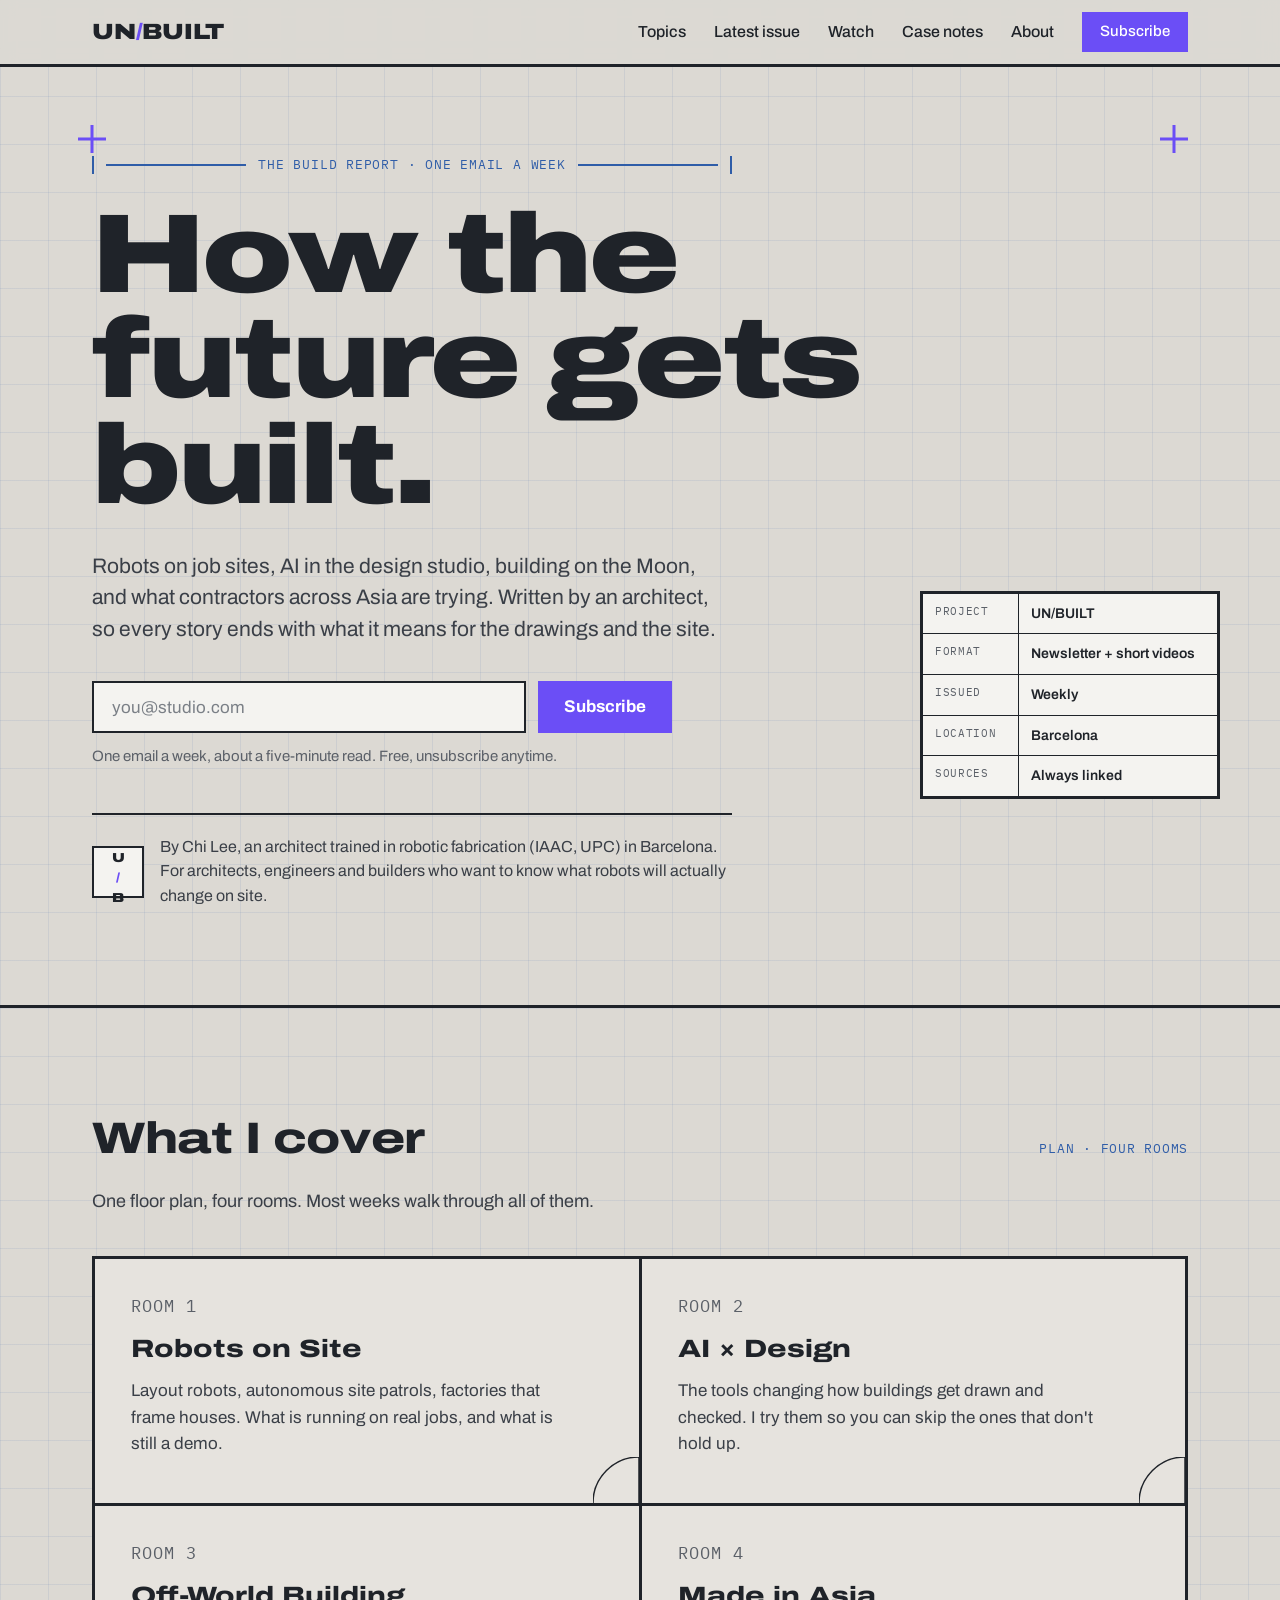
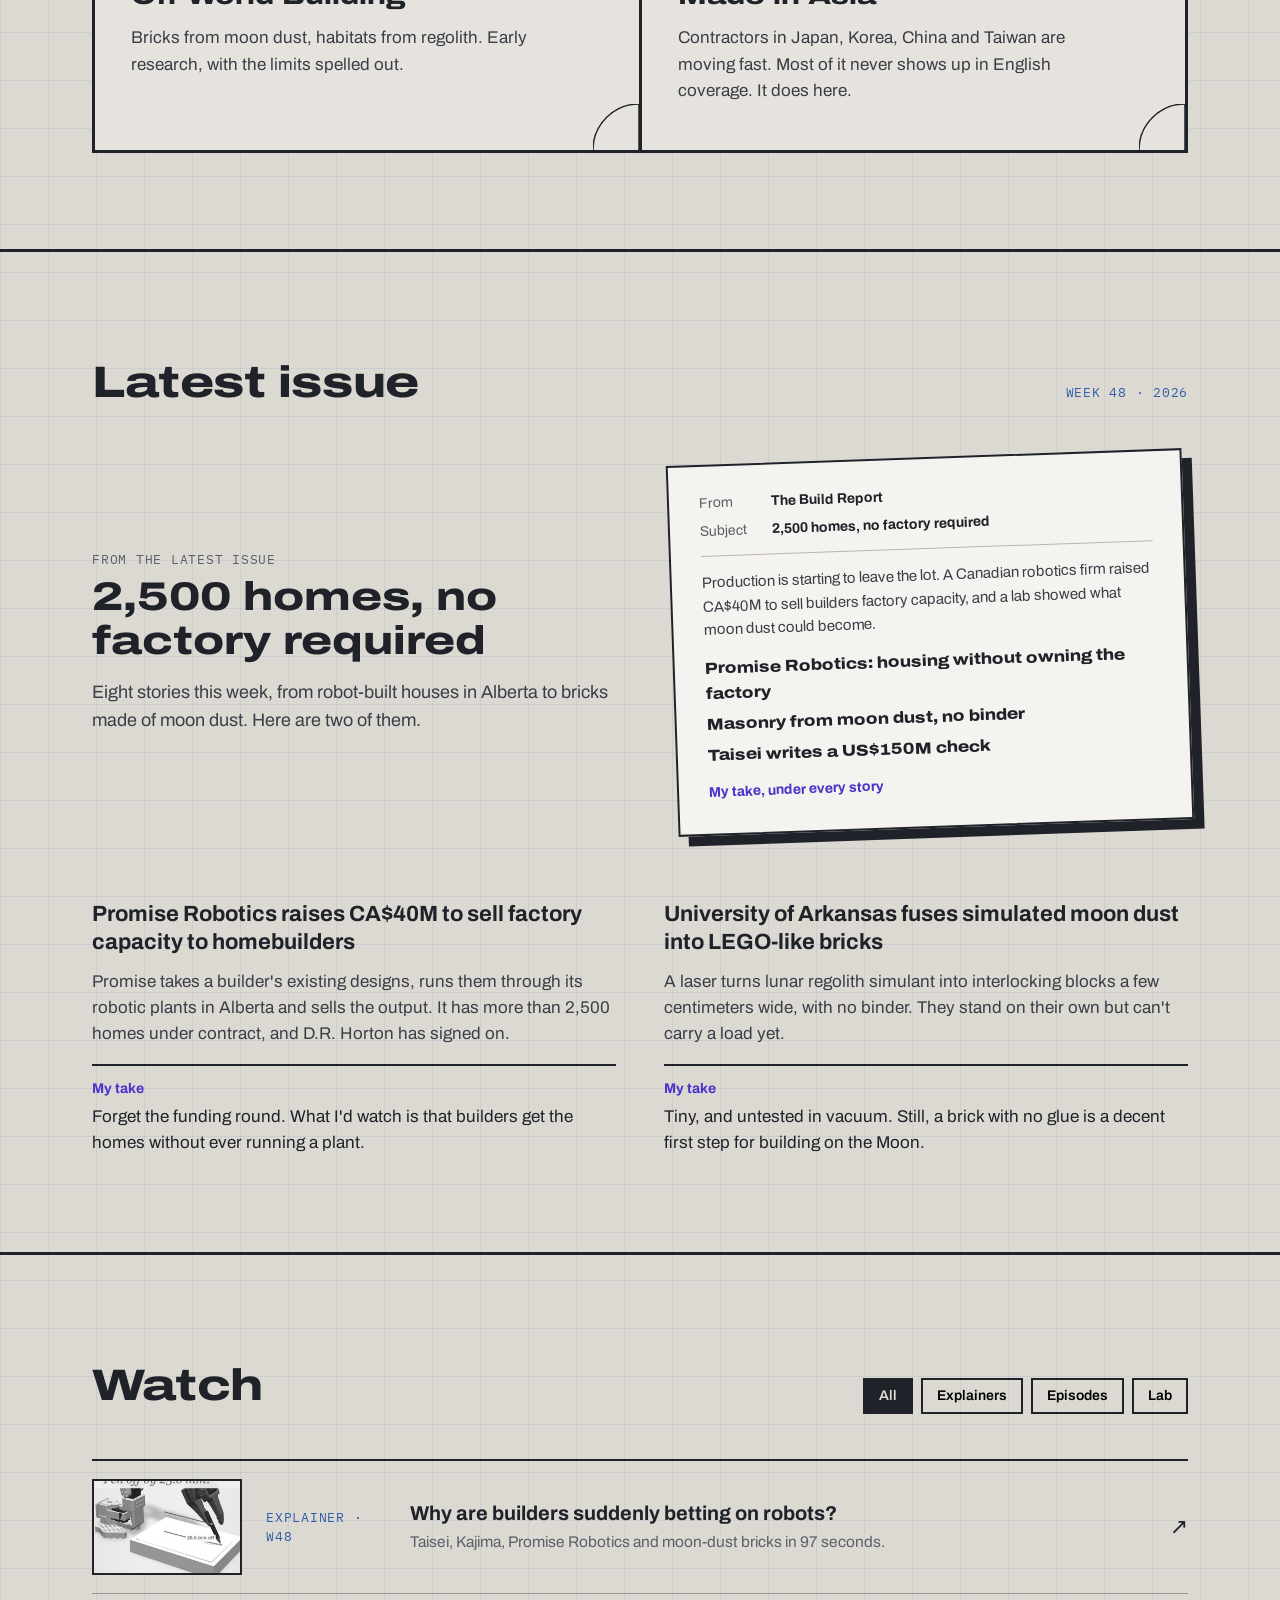
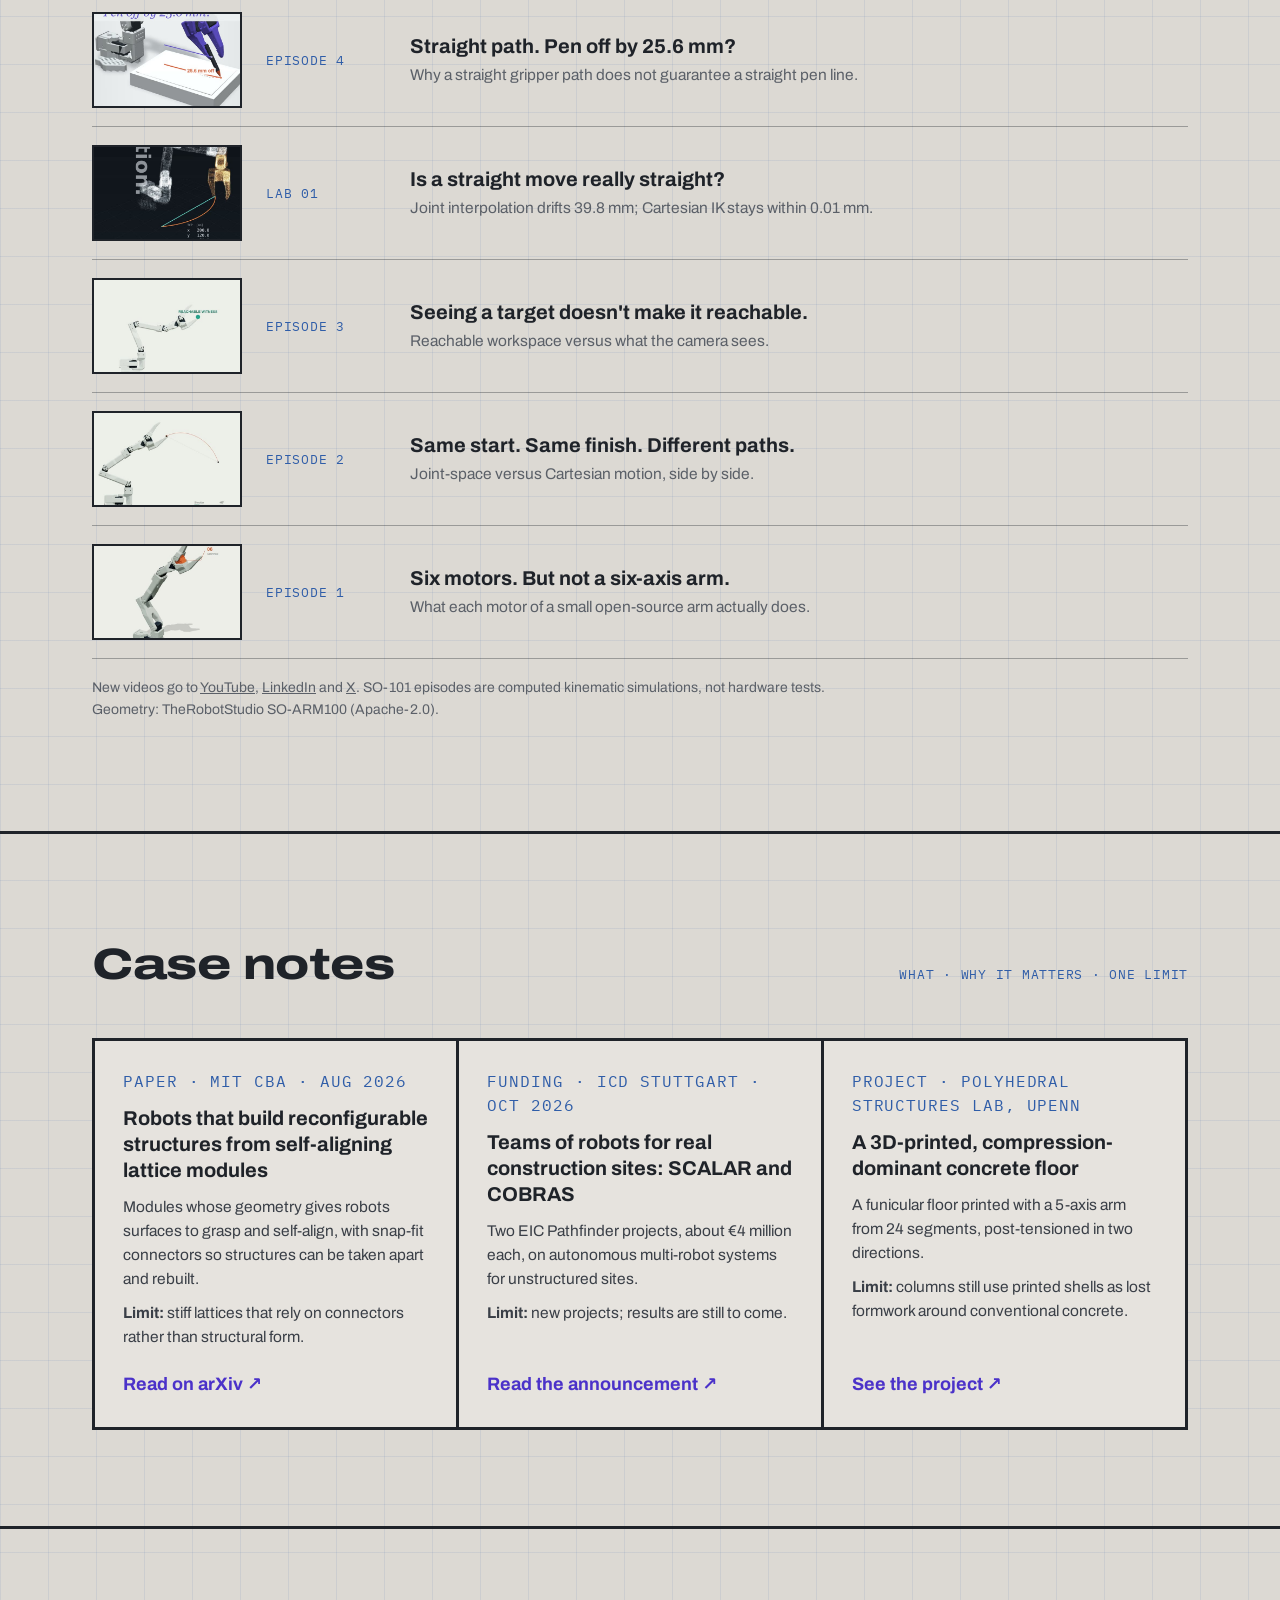
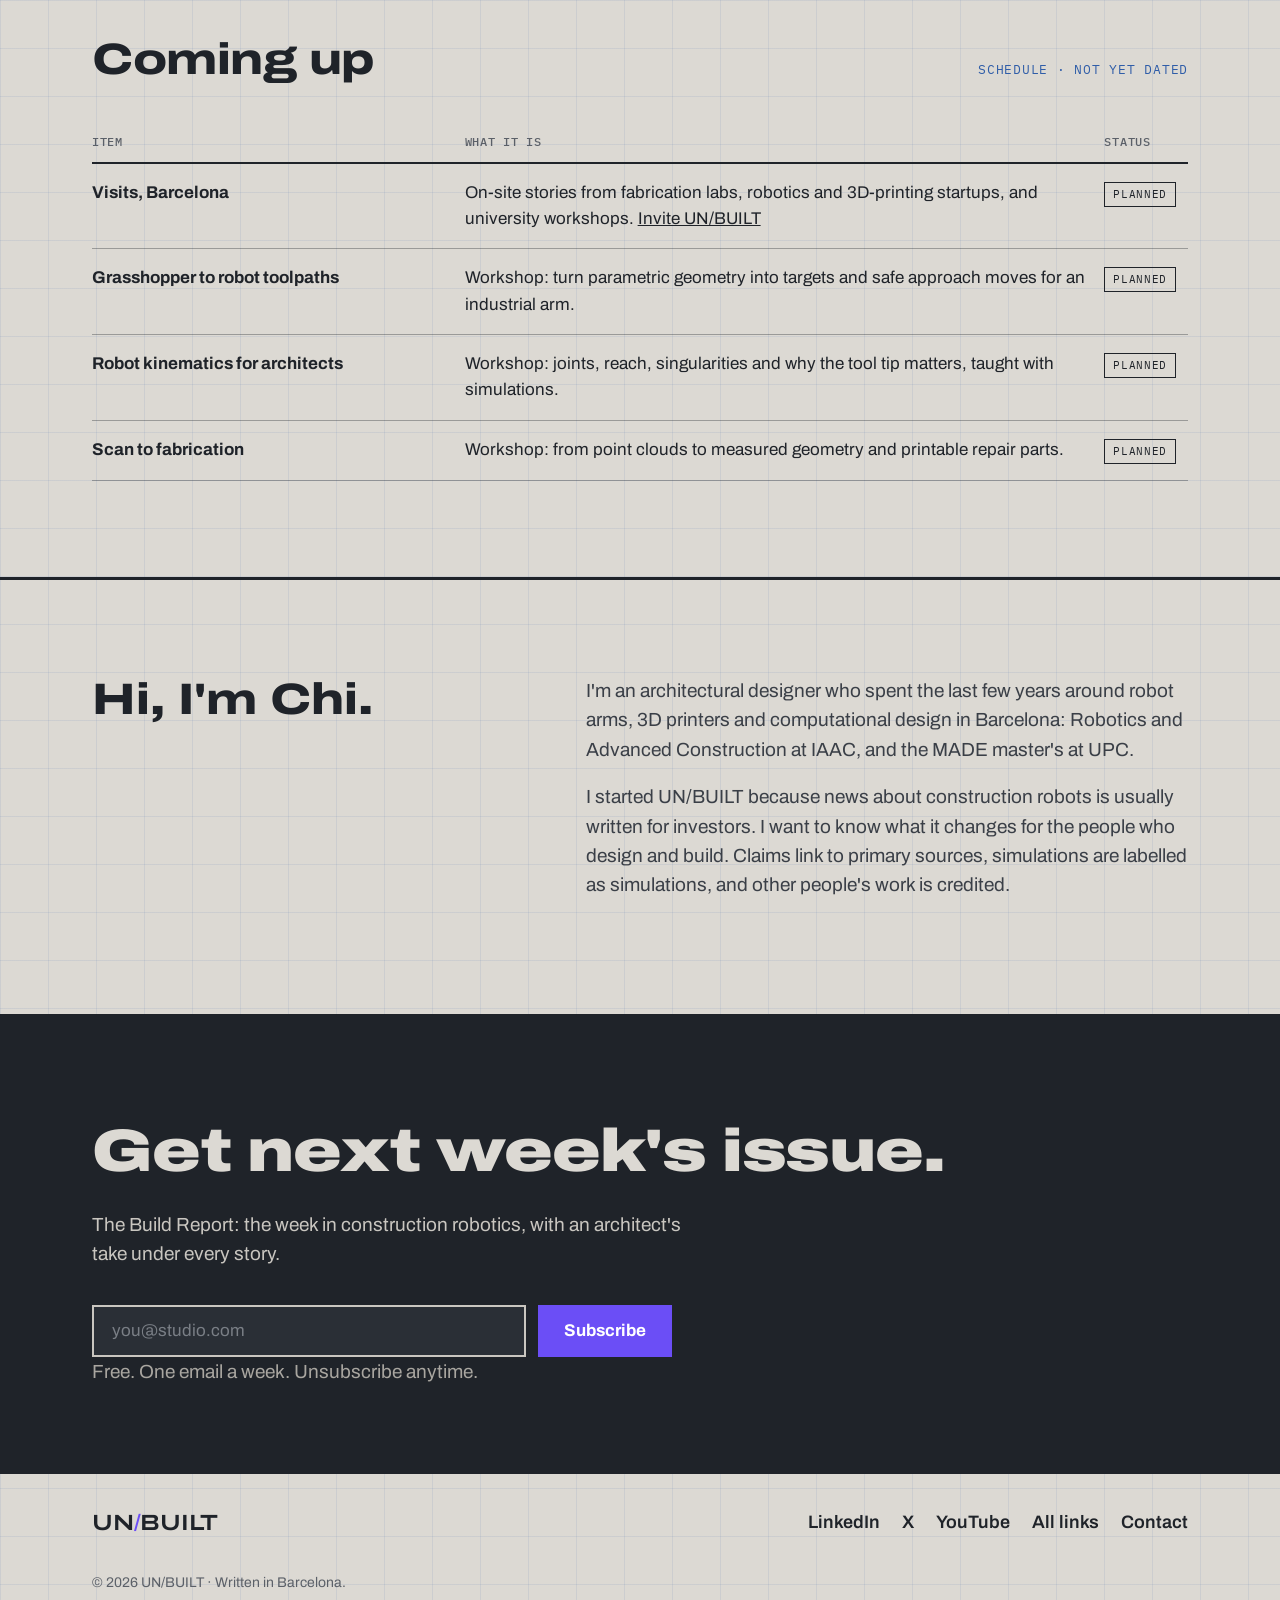
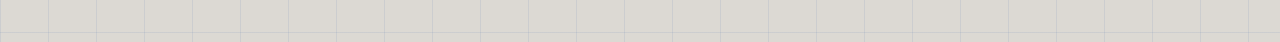
==== v2/index.html @ 9e7cc93e "Add v2 design preview (drawing-sheet direction)" ====
<!doctype html>
<html lang="en">
<head>
<meta charset="utf-8">
<meta name="viewport" content="width=device-width, initial-scale=1">
<title>UN/BUILT — How the future gets built</title>
<meta name="description" content="UN/BUILT and The Build Report: robots on site, AI × design, off-world building and Asia's builders, explained by an architect. Sourced stories, no hype.">
<meta property="og:title" content="UN/BUILT — How the future gets built">
<meta property="og:description" content="Robots on site, AI × design, off-world building and Asia's builders, explained by an architect.">
<meta property="og:image" content="https://leeeeeeeeeerichileeeeeeeeee.github.io/unbuilt/img/ep04.jpg">
<meta name="robots" content="noindex">
<link rel="icon" href="data:image/svg+xml,%3Csvg xmlns='http://www.w3.org/2000/svg' viewBox='0 0 64 64'%3E%3Crect width='64' height='64' fill='%231F2329'/%3E%3Cpath d='M38 10 L26 54' stroke='%236B4EF6' stroke-width='7'/%3E%3C/svg%3E">
<link rel="preconnect" href="https://fonts.googleapis.com">
<link rel="preconnect" href="https://fonts.gstatic.com" crossorigin>
<link href="https://fonts.googleapis.com/css2?family=Archivo:wdth,wght@62..125,400..900&family=IBM+Plex+Mono:wght@400;500&display=swap" rel="stylesheet">
<style>
:root{
  --paper:#DCD9D3; --paper-2:#E6E3DE; --card:#F4F3F0; --ink:#1F2329; --ink-2:#3A3F47; --mute:#5B6068;
  --blue:#2F5DA8; --accent:#6B4EF6; --accent-ink:#4B32C9; --line:3px;
  --mono:'IBM Plex Mono',ui-monospace,monospace;
}
*{box-sizing:border-box}
html{scroll-behavior:smooth;scroll-padding-top:72px}
body{margin:0;background:var(--paper);color:var(--ink);font-family:'Archivo',system-ui,sans-serif;font-size:18px;line-height:1.55;-webkit-font-smoothing:antialiased}
a{color:inherit}
img,video{display:block;max-width:100%}
.grid-bg{background-image:linear-gradient(rgba(47,93,168,.09) 1px,transparent 1px),linear-gradient(90deg,rgba(47,93,168,.09) 1px,transparent 1px);background-size:48px 48px}
.wrap{max-width:1160px;margin:0 auto;padding:0 32px}
.wide{font-stretch:125%}
.mono{font-family:var(--mono);font-size:12.5px;letter-spacing:.06em;text-transform:uppercase}
.sr{position:absolute;width:1px;height:1px;overflow:hidden;clip:rect(0 0 0 0);white-space:nowrap}
:focus-visible{outline:3px solid var(--blue);outline-offset:3px}

/* nav */
.nav{position:sticky;top:0;z-index:20;background:rgba(220,217,211,.92);backdrop-filter:blur(8px);border-bottom:var(--line) solid var(--ink)}
.nav .wrap{display:flex;align-items:center;justify-content:space-between;height:64px;gap:24px}
.logo{font-weight:900;font-size:22px;letter-spacing:-.01em;text-decoration:none;font-stretch:125%}
.logo span{color:var(--accent)}
.nav ul{display:flex;gap:28px;list-style:none;margin:0;padding:0;align-items:center}
.nav ul a{text-decoration:none;font-size:16px;font-weight:500}
.nav ul a:hover{color:var(--accent-ink)}
.btn{display:inline-flex;align-items:center;justify-content:center;height:52px;padding:0 26px;border:0;border-radius:0;background:var(--accent);color:#fff;font:inherit;font-weight:700;font-size:17px;cursor:pointer;text-decoration:none;transition:background .15s,transform .15s}
.btn:hover{background:var(--accent-ink)}
.btn:active{transform:translateY(1px)}
.btn.sm{height:40px;padding:0 18px;font-size:15px}
.menu{display:none;background:none;border:2px solid var(--ink);height:40px;padding:0 14px;font:inherit;font-weight:600;cursor:pointer}

/* hero */
.hero{position:relative;padding:88px 0 96px}
.cross{position:absolute;width:28px;height:28px}
.cross path{stroke:var(--accent);stroke-width:3}
.dim{display:flex;align-items:center;gap:12px;max-width:640px;margin-bottom:28px;color:var(--blue)}
.dim i{display:block;background:var(--blue)}
.dim .t{width:2px;height:18px}.dim .l{flex:1;height:2px}
.dim span{font-family:var(--mono);font-size:13px;letter-spacing:.06em;text-transform:uppercase;white-space:nowrap}
h1{margin:0;font-size:clamp(52px,9vw,112px);line-height:.94;font-weight:900;letter-spacing:-.025em;font-stretch:125%;max-width:1000px}
.lead{margin:32px 0 0;font-size:21px;line-height:1.5;max-width:640px;color:var(--ink-2)}
.signup{display:flex;flex-wrap:wrap;gap:12px;max-width:580px;margin-top:36px}
.signup input{flex:1 1 260px;min-width:0;height:52px;border:2px solid var(--ink);background:var(--card);padding:0 18px;font:inherit;font-size:17px;color:var(--ink);border-radius:0}
.signup input::placeholder{color:#7A7F86}
.note{margin:12px 0 0;font-size:15px;color:var(--mute)}
.byline{display:flex;gap:16px;align-items:center;margin-top:44px;padding-top:20px;border-top:2px solid var(--ink);max-width:640px}
.byline .stamp{flex:0 0 52px;height:52px;border:2px solid var(--ink);display:grid;place-items:center;font-weight:900;font-size:13px;font-stretch:125%;background:var(--card)}
.byline .stamp span{color:var(--accent)}
.byline p{margin:0;font-size:16px;color:var(--ink-2)}

/* title block (drawing-sheet style) */
.titleblock{position:absolute;right:0;bottom:96px;width:300px;border:var(--line) solid var(--ink);background:var(--card);font-size:14px}
.titleblock div{display:grid;grid-template-columns:96px 1fr;border-bottom:1px solid var(--ink)}
.titleblock div:last-child{border-bottom:0}
.titleblock dt,.titleblock dd{margin:0;padding:9px 12px}
.titleblock dt{font-family:var(--mono);font-size:11px;letter-spacing:.06em;text-transform:uppercase;color:var(--mute);border-right:1px solid var(--ink)}
.titleblock dd{font-weight:600}

/* sections */
section.block{padding:96px 0;border-top:var(--line) solid var(--ink)}
.sheet{display:flex;justify-content:space-between;align-items:baseline;gap:16px;margin-bottom:40px;flex-wrap:wrap}
.sheet h2{margin:0;font-size:clamp(32px,4vw,44px);font-weight:800;letter-spacing:-.01em;font-stretch:125%}
.sheet .mono{color:var(--blue)}
.sub{margin:-24px 0 40px;font-size:18px;color:var(--ink-2);max-width:620px}

/* rooms = floor plan */
.rooms{display:grid;grid-template-columns:repeat(2,minmax(0,1fr));border-top:var(--line) solid var(--ink);border-left:var(--line) solid var(--ink);background:var(--paper-2)}
.room{position:relative;border-right:var(--line) solid var(--ink);border-bottom:var(--line) solid var(--ink);padding:34px 36px 46px;min-height:210px;transition:background .2s}
.room:hover{background:var(--card)}
.room .door{position:absolute;right:0;bottom:0}
.room .tag{color:var(--mute);margin-bottom:10px}
.room h3{margin:0 0 10px;font-size:25px;font-weight:800;font-stretch:125%}
.room p{margin:0;font-size:17px;color:var(--ink-2);max-width:430px}

/* latest issue */
.issue{display:grid;grid-template-columns:1fr 1fr;gap:64px;align-items:center;margin-bottom:72px}
.issue h3{margin:6px 0 16px;font-size:clamp(28px,3.4vw,40px);line-height:1.1;font-weight:800;font-stretch:125%}
.mock{background:var(--card);border:2px solid var(--ink);box-shadow:10px 10px 0 var(--ink);transform:rotate(-2deg);padding:26px 30px 30px;transition:transform .3s}
.mock:hover{transform:rotate(0)}
.mock .hd{display:grid;grid-template-columns:72px 1fr;row-gap:6px;font-size:14px;color:var(--mute);padding-bottom:14px;border-bottom:1px solid #B8B4AD}
.mock .hd b{color:var(--ink)}
.mock p{font-size:15px;color:var(--ink-2)}
.mock h4{margin:0 0 6px;font-size:16px;font-weight:800;font-stretch:115%}
.mock .take{color:var(--accent-ink);font-weight:700;font-size:14px;margin:14px 0 0}
.stories{display:grid;grid-template-columns:1fr 1fr;gap:48px}
.story h4{margin:0 0 12px;font-size:22px;line-height:1.3;font-weight:700}
.story p{margin:0 0 16px;color:var(--ink-2);font-size:17px}
.story .my{padding-top:12px;border-top:2px solid var(--ink)}
.story .my b{display:block;color:var(--accent-ink);font-size:14px;margin-bottom:4px}
.story .my p{color:var(--ink);margin:0}

/* index list (watch + notes) */
.index{border-top:2px solid var(--ink)}
.row{display:grid;grid-template-columns:150px 120px 1fr 32px;gap:24px;align-items:center;padding:18px 0;border-bottom:1px solid rgba(31,35,41,.35);text-decoration:none;transition:background .15s,padding .15s}
a.row:hover{background:var(--card);padding-left:12px;padding-right:12px}
.row img{width:150px;height:96px;object-fit:cover;border:2px solid var(--ink);background:var(--card)}
.row .kind{color:var(--blue)}
.row h4{margin:0 0 4px;font-size:20px;font-weight:700;line-height:1.3}
.row p{margin:0;font-size:15.5px;color:var(--mute)}
.row .arr{font-size:22px;text-align:right}
.row.soon{opacity:.75}
.fine{font-size:14px;color:var(--mute);margin-top:18px;max-width:760px}
.filters{display:flex;gap:8px;flex-wrap:wrap}
.filters button{height:36px;padding:0 14px;border:2px solid var(--ink);background:transparent;font:inherit;font-size:14px;font-weight:600;cursor:pointer;border-radius:0}
.filters button[aria-pressed="true"]{background:var(--ink);color:var(--paper)}
.hide{display:none}

/* notes */
.notes{display:grid;grid-template-columns:repeat(3,minmax(0,1fr));gap:0;border-top:var(--line) solid var(--ink);border-left:var(--line) solid var(--ink)}
.n{border-right:var(--line) solid var(--ink);border-bottom:var(--line) solid var(--ink);padding:28px;display:flex;flex-direction:column;background:var(--paper-2)}
.n .meta{color:var(--blue);margin-bottom:12px}
.n h4{margin:0 0 12px;font-size:20px;line-height:1.3;font-weight:700}
.n p{margin:0 0 10px;font-size:15.5px;color:var(--ink-2)}
.n a{margin-top:auto;padding-top:12px;font-weight:700;text-decoration:none;color:var(--accent-ink)}
.n a:hover{text-decoration:underline}

/* schedule */
.sched{width:100%;border-collapse:collapse;font-size:17px}
.sched th{text-align:left;font-family:var(--mono);font-size:12px;letter-spacing:.06em;text-transform:uppercase;color:var(--mute);font-weight:500;padding:0 0 10px;border-bottom:2px solid var(--ink)}
.sched td{padding:16px 12px 16px 0;border-bottom:1px solid rgba(31,35,41,.35);vertical-align:top}
.sched td:first-child{font-weight:700;width:34%}
.badge{display:inline-block;font-family:var(--mono);font-size:11px;letter-spacing:.06em;text-transform:uppercase;border:1.5px solid var(--ink);padding:3px 8px}

/* about + join */
.about{display:grid;grid-template-columns:1fr 1.4fr;gap:64px;align-items:start}
.about h2{margin:0;font-size:clamp(32px,4vw,44px);line-height:1.08;font-weight:800;font-stretch:125%}
.about p{margin:0 0 18px;font-size:19px;color:var(--ink-2)}
.join{background:var(--ink);color:var(--paper);padding:88px 0;border-top:var(--line) solid var(--ink)}
.join h2{margin:0 0 12px;font-size:clamp(36px,5vw,60px);font-weight:900;letter-spacing:-.02em;font-stretch:125%}
.join p{margin:0;color:#C9C6C0;font-size:19px;max-width:620px}
.join .signup input{background:#2A2F36;border-color:#C9C6C0;color:#fff}
.join .note{color:#A9A6A0}
.foot{padding:32px 0 48px}
.foot .wrap{display:flex;justify-content:space-between;gap:24px;flex-wrap:wrap;align-items:center}
.foot nav{display:flex;gap:22px;flex-wrap:wrap}
.foot a{text-decoration:none;font-weight:600}
.foot a:hover{color:var(--accent-ink)}

@media (max-width:980px){.titleblock{position:static;margin-top:48px;width:100%;max-width:420px}.notes{grid-template-columns:1fr}}
@media (max-width:760px){
  body{font-size:17px}.wrap{padding:0 20px}
  .nav ul{display:none;position:absolute;top:64px;left:0;right:0;flex-direction:column;align-items:flex-start;gap:0;background:var(--paper);border-bottom:var(--line) solid var(--ink);padding:8px 20px 16px}
  .nav ul.open{display:flex}.nav ul li{width:100%}.nav ul a{display:block;padding:12px 0;font-size:18px}
  .menu{display:inline-block}
  .hero{padding:56px 0 64px}.cross{display:none}
  .rooms,.issue,.stories,.about{grid-template-columns:1fr}.issue{gap:40px}.mock{transform:none}
  .row{grid-template-columns:96px 1fr;gap:14px}.row img{width:96px;height:72px}.row .kind{grid-column:2;order:-1;margin-bottom:-10px}.row .arr{display:none}
  section.block{padding:64px 0}
  .sched td:first-child{width:auto}
}
@media (prefers-reduced-motion:no-preference){.cross{animation:pop .9s ease-out both}@keyframes pop{from{opacity:0;transform:scale(.5)}to{opacity:1;transform:none}}}
</style>
</head>
<body class="grid-bg">

<header class="nav">
  <div class="wrap">
    <a class="logo" href="#top" aria-label="UN/BUILT home">UN<span>/</span>BUILT</a>
    <button class="menu" aria-expanded="false" aria-controls="navlist">Menu</button>
    <ul id="navlist">
      <li><a href="#cover">Topics</a></li>
      <li><a href="#latest">Latest issue</a></li>
      <li><a href="#watch">Watch</a></li>
      <li><a href="#notes">Case notes</a></li>
      <li><a href="#about">About</a></li>
      <li><a class="btn sm" href="#join">Subscribe</a></li>
    </ul>
  </div>
</header>

<main id="top">
<section class="hero">
  <div class="wrap" style="position:relative">
    <svg class="cross" aria-hidden="true" viewBox="0 0 28 28" style="left:18px;top:-30px"><path d="M14 0v28M0 14h28"/></svg>
    <svg class="cross" aria-hidden="true" viewBox="0 0 28 28" style="right:32px;top:-30px"><path d="M14 0v28M0 14h28"/></svg>
    <div class="dim" aria-hidden="true"><i class="t"></i><i class="l"></i><span>The Build Report · one email a week</span><i class="l"></i><i class="t"></i></div>
    <h1>How the future gets built.</h1>
    <p class="lead">Robots on job sites, AI in the design studio, building on the Moon, and what contractors across Asia are trying. Written by an architect, so every story ends with what it means for the drawings and the site.</p>
    <form class="signup" action="https://rs-newsletter-a33182.beehiiv.com/subscribe" method="get">
      <label class="sr" for="em-top">Email address</label>
      <input id="em-top" type="email" name="email" placeholder="you@studio.com" autocomplete="email" required>
      <button class="btn" type="submit">Subscribe</button>
    </form>
    <p class="note">One email a week, about a five-minute read. Free, unsubscribe anytime.</p>
    <div class="byline">
      <div class="stamp" aria-hidden="true">U<span>/</span>B</div>
      <p>By Chi Lee, an architect trained in robotic fabrication (IAAC, UPC) in Barcelona. For architects, engineers and builders who want to know what robots will actually change on site.</p>
    </div>
    <dl class="titleblock" aria-label="Project details">
      <div><dt>Project</dt><dd>UN/BUILT</dd></div>
      <div><dt>Format</dt><dd>Newsletter + short videos</dd></div>
      <div><dt>Issued</dt><dd>Weekly</dd></div>
      <div><dt>Location</dt><dd>Barcelona</dd></div>
      <div><dt>Sources</dt><dd>Always linked</dd></div>
    </dl>
  </div>
</section>

<section id="cover" class="block">
  <div class="wrap">
    <div class="sheet"><h2>What I cover</h2><span class="mono">Plan · four rooms</span></div>
    <p class="sub">One floor plan, four rooms. Most weeks walk through all of them.</p>
    <div class="rooms">
      <div class="room"><svg class="door" aria-hidden="true" width="46" height="46" viewBox="0 0 46 46"><path d="M46 0A46 46 0 0 0 0 46" fill="none" stroke="#1F2329" stroke-width="1.5"/><path d="M46 0V46" stroke="#1F2329" stroke-width="1.5"/></svg><p class="mono tag">Room 1</p><h3>Robots on Site</h3><p>Layout robots, autonomous site patrols, factories that frame houses. What is running on real jobs, and what is still a demo.</p></div>
      <div class="room"><svg class="door" aria-hidden="true" width="46" height="46" viewBox="0 0 46 46"><path d="M46 0A46 46 0 0 0 0 46" fill="none" stroke="#1F2329" stroke-width="1.5"/><path d="M46 0V46" stroke="#1F2329" stroke-width="1.5"/></svg><p class="mono tag">Room 2</p><h3>AI × Design</h3><p>The tools changing how buildings get drawn and checked. I try them so you can skip the ones that don't hold up.</p></div>
      <div class="room"><svg class="door" aria-hidden="true" width="46" height="46" viewBox="0 0 46 46"><path d="M46 0A46 46 0 0 0 0 46" fill="none" stroke="#1F2329" stroke-width="1.5"/><path d="M46 0V46" stroke="#1F2329" stroke-width="1.5"/></svg><p class="mono tag">Room 3</p><h3>Off-World Building</h3><p>Bricks from moon dust, habitats from regolith. Early research, with the limits spelled out.</p></div>
      <div class="room"><svg class="door" aria-hidden="true" width="46" height="46" viewBox="0 0 46 46"><path d="M46 0A46 46 0 0 0 0 46" fill="none" stroke="#1F2329" stroke-width="1.5"/><path d="M46 0V46" stroke="#1F2329" stroke-width="1.5"/></svg><p class="mono tag">Room 4</p><h3>Made in Asia</h3><p>Contractors in Japan, Korea, China and Taiwan are moving fast. Most of it never shows up in English coverage. It does here.</p></div>
    </div>
  </div>
</section>

<section id="latest" class="block">
  <div class="wrap">
    <div class="sheet"><h2>Latest issue</h2><span class="mono">Week 48 · 2026</span></div>
    <div class="issue">
      <div>
        <p class="mono" style="color:var(--mute);margin:0">From the latest issue</p>
        <h3>2,500 homes, no factory required</h3>
        <p style="margin:0;color:var(--ink-2)">Eight stories this week, from robot-built houses in Alberta to bricks made of moon dust. Here are two of them.</p>
      </div>
      <div class="mock" role="img" aria-label="Preview of the week 48 email">
        <div class="hd"><span>From</span><b>The Build Report</b><span>Subject</span><b>2,500 homes, no factory required</b></div>
        <p>Production is starting to leave the lot. A Canadian robotics firm raised CA$40M to sell builders factory capacity, and a lab showed what moon dust could become.</p>
        <h4>Promise Robotics: housing without owning the factory</h4>
        <h4>Masonry from moon dust, no binder</h4>
        <h4>Taisei writes a US$150M check</h4>
        <p class="take">My take, under every story</p>
      </div>
    </div>
    <div class="stories">
      <article class="story">
        <h4>Promise Robotics raises CA$40M to sell factory capacity to homebuilders</h4>
        <p>Promise takes a builder's existing designs, runs them through its robotic plants in Alberta and sells the output. It has more than 2,500 homes under contract, and D.R. Horton has signed on.</p>
        <div class="my"><b>My take</b><p>Forget the funding round. What I'd watch is that builders get the homes without ever running a plant.</p></div>
      </article>
      <article class="story">
        <h4>University of Arkansas fuses simulated moon dust into LEGO-like bricks</h4>
        <p>A laser turns lunar regolith simulant into interlocking blocks a few centimeters wide, with no binder. They stand on their own but can't carry a load yet.</p>
        <div class="my"><b>My take</b><p>Tiny, and untested in vacuum. Still, a brick with no glue is a decent first step for building on the Moon.</p></div>
      </article>
    </div>
  </div>
</section>

<section id="watch" class="block">
  <div class="wrap">
    <div class="sheet"><h2>Watch</h2>
      <div class="filters" role="group" aria-label="Filter videos">
        <button aria-pressed="true" data-f="all">All</button><button aria-pressed="false" data-f="ex">Explainers</button><button aria-pressed="false" data-f="ep">Episodes</button><button aria-pressed="false" data-f="lab">Lab</button>
      </div>
    </div>
    <div class="index">
      <a class="row" data-k="ex" href="https://x.com/leeeecu/status/2124919397554811385" target="_blank" rel="noopener"><img src="../img/ep04.jpg" alt="" loading="lazy" style="filter:grayscale(1)"><span class="mono kind">Explainer · W48</span><div><h4>Why are builders suddenly betting on robots?</h4><p>Taisei, Kajima, Promise Robotics and moon-dust bricks in 97 seconds.</p></div><span class="arr" aria-hidden="true">↗</span></a>
      <div class="row" data-k="ep"><img src="../img/ep04.jpg" alt="Ep 4 cover: robot arm holding a pen above a board" loading="lazy"><span class="mono kind">Episode 4</span><div><h4>Straight path. Pen off by 25.6 mm?</h4><p>Why a straight gripper path does not guarantee a straight pen line.</p></div><span></span></div>
      <div class="row" data-k="lab"><img src="../img/lab01.jpg" alt="LAB/01: point-cloud arm with two paths" loading="lazy"><span class="mono kind">Lab 01</span><div><h4>Is a straight move really straight?</h4><p>Joint interpolation drifts 39.8 mm; Cartesian IK stays within 0.01 mm.</p></div><span></span></div>
      <div class="row" data-k="ep"><img src="../img/ep03.jpg" alt="Ep 3: arm reaching a target point" loading="lazy"><span class="mono kind">Episode 3</span><div><h4>Seeing a target doesn't make it reachable.</h4><p>Reachable workspace versus what the camera sees.</p></div><span></span></div>
      <div class="row" data-k="ep"><img src="../img/ep02.jpg" alt="Ep 2: two gripper paths compared" loading="lazy"><span class="mono kind">Episode 2</span><div><h4>Same start. Same finish. Different paths.</h4><p>Joint-space versus Cartesian motion, side by side.</p></div><span></span></div>
      <div class="row" data-k="ep"><img src="../img/ep01.jpg" alt="Ep 1: SO-101 robot arm" loading="lazy"><span class="mono kind">Episode 1</span><div><h4>Six motors. But not a six-axis arm.</h4><p>What each motor of a small open-source arm actually does.</p></div><span></span></div>
    </div>
    <p class="fine">New videos go to <a href="https://www.youtube.com/@unbuilt.robotics" target="_blank" rel="noopener">YouTube</a>, <a href="https://www.linkedin.com/company/unbuilt-media/" target="_blank" rel="noopener">LinkedIn</a> and <a href="https://x.com/leeeecu" target="_blank" rel="noopener">X</a>. SO-101 episodes are computed kinematic simulations, not hardware tests. Geometry: TheRobotStudio SO-ARM100 (Apache-2.0).</p>
  </div>
</section>

<section id="notes" class="block">
  <div class="wrap">
    <div class="sheet"><h2>Case notes</h2><span class="mono">What · why it matters · one limit</span></div>
    <div class="notes">
      <article class="n"><p class="mono meta">Paper · MIT CBA · Aug 2026</p><h4>Robots that build reconfigurable structures from self-aligning lattice modules</h4><p>Modules whose geometry gives robots surfaces to grasp and self-align, with snap-fit connectors so structures can be taken apart and rebuilt.</p><p><b>Limit:</b> stiff lattices that rely on connectors rather than structural form.</p><a href="https://arxiv.org/abs/2608.07576" target="_blank" rel="noopener">Read on arXiv ↗</a></article>
      <article class="n"><p class="mono meta">Funding · ICD Stuttgart · Oct 2026</p><h4>Teams of robots for real construction sites: SCALAR and COBRAS</h4><p>Two EIC Pathfinder projects, about €4 million each, on autonomous multi-robot systems for unstructured sites.</p><p><b>Limit:</b> new projects; results are still to come.</p><a href="https://www.intcdc.uni-stuttgart.de/news-events/news/detail/Robot-teams-for-construction-sites" target="_blank" rel="noopener">Read the announcement ↗</a></article>
      <article class="n"><p class="mono meta">Project · Polyhedral Structures Lab, UPenn</p><h4>A 3D-printed, compression-dominant concrete floor</h4><p>A funicular floor printed with a 5-axis arm from 24 segments, post-tensioned in two directions.</p><p><b>Limit:</b> columns still use printed shells as lost formwork around conventional concrete.</p><a href="https://psl.design.upenn.edu/project/3d-printed-dual-banded-high-performance-concrete-floor" target="_blank" rel="noopener">See the project ↗</a></article>
    </div>
  </div>
</section>

<section id="next" class="block">
  <div class="wrap">
    <div class="sheet"><h2>Coming up</h2><span class="mono">Schedule · not yet dated</span></div>
    <table class="sched">
      <thead><tr><th>Item</th><th>What it is</th><th>Status</th></tr></thead>
      <tbody>
        <tr><td>Visits, Barcelona</td><td>On-site stories from fabrication labs, robotics and 3D-printing startups, and university workshops. <a href="mailto:fu6fu62@gmail.com?subject=UN%2FBUILT%20Visits">Invite UN/BUILT</a></td><td><span class="badge">Planned</span></td></tr>
        <tr><td>Grasshopper to robot toolpaths</td><td>Workshop: turn parametric geometry into targets and safe approach moves for an industrial arm.</td><td><span class="badge">Planned</span></td></tr>
        <tr><td>Robot kinematics for architects</td><td>Workshop: joints, reach, singularities and why the tool tip matters, taught with simulations.</td><td><span class="badge">Planned</span></td></tr>
        <tr><td>Scan to fabrication</td><td>Workshop: from point clouds to measured geometry and printable repair parts.</td><td><span class="badge">Planned</span></td></tr>
      </tbody>
    </table>
  </div>
</section>

<section id="about" class="block">
  <div class="wrap about">
    <h2>Hi, I'm Chi.</h2>
    <div>
      <p>I'm an architectural designer who spent the last few years around robot arms, 3D printers and computational design in Barcelona: Robotics and Advanced Construction at IAAC, and the MADE master's at UPC.</p>
      <p>I started UN/BUILT because news about construction robots is usually written for investors. I want to know what it changes for the people who design and build. Claims link to primary sources, simulations are labelled as simulations, and other people's work is credited.</p>
    </div>
  </div>
</section>
</main>

<section id="join" class="join">
  <div class="wrap">
    <h2>Get next week's issue.</h2>
    <p>The Build Report: the week in construction robotics, with an architect's take under every story.</p>
    <form class="signup" action="https://rs-newsletter-a33182.beehiiv.com/subscribe" method="get">
      <label class="sr" for="em-bottom">Email address</label>
      <input id="em-bottom" type="email" name="email" placeholder="you@studio.com" autocomplete="email" required>
      <button class="btn" type="submit">Subscribe</button>
    </form>
    <p class="note">Free. One email a week. Unsubscribe anytime.</p>
  </div>
</section>

<footer class="foot">
  <div class="wrap">
    <a class="logo" href="#top">UN<span>/</span>BUILT</a>
    <nav aria-label="Elsewhere">
      <a href="https://www.linkedin.com/company/unbuilt-media/" target="_blank" rel="noopener">LinkedIn</a>
      <a href="https://x.com/leeeecu" target="_blank" rel="noopener">X</a>
      <a href="https://www.youtube.com/@unbuilt.robotics" target="_blank" rel="noopener">YouTube</a>
      <a href="https://linktr.ee/unbuilt_hq" target="_blank" rel="noopener">All links</a>
      <a href="mailto:fu6fu62@gmail.com">Contact</a>
    </nav>
    <p class="fine" style="width:100%;margin:8px 0 0">© 2026 UN/BUILT · Written in Barcelona.</p>
  </div>
</footer>

<script>
const mb=document.querySelector('.menu'),nl=document.getElementById('navlist');
mb.addEventListener('click',()=>{const o=nl.classList.toggle('open');mb.setAttribute('aria-expanded',o)});
nl.querySelectorAll('a').forEach(a=>a.addEventListener('click',()=>{nl.classList.remove('open');mb.setAttribute('aria-expanded',false)}));
document.querySelectorAll('.filters button').forEach(b=>b.addEventListener('click',()=>{
  document.querySelectorAll('.filters button').forEach(x=>x.setAttribute('aria-pressed','false'));b.setAttribute('aria-pressed','true');
  const f=b.dataset.f;document.querySelectorAll('.index .row').forEach(r=>r.classList.toggle('hide',f!=='all'&&r.dataset.k!==f));
}));
</script>
</body>
</html>
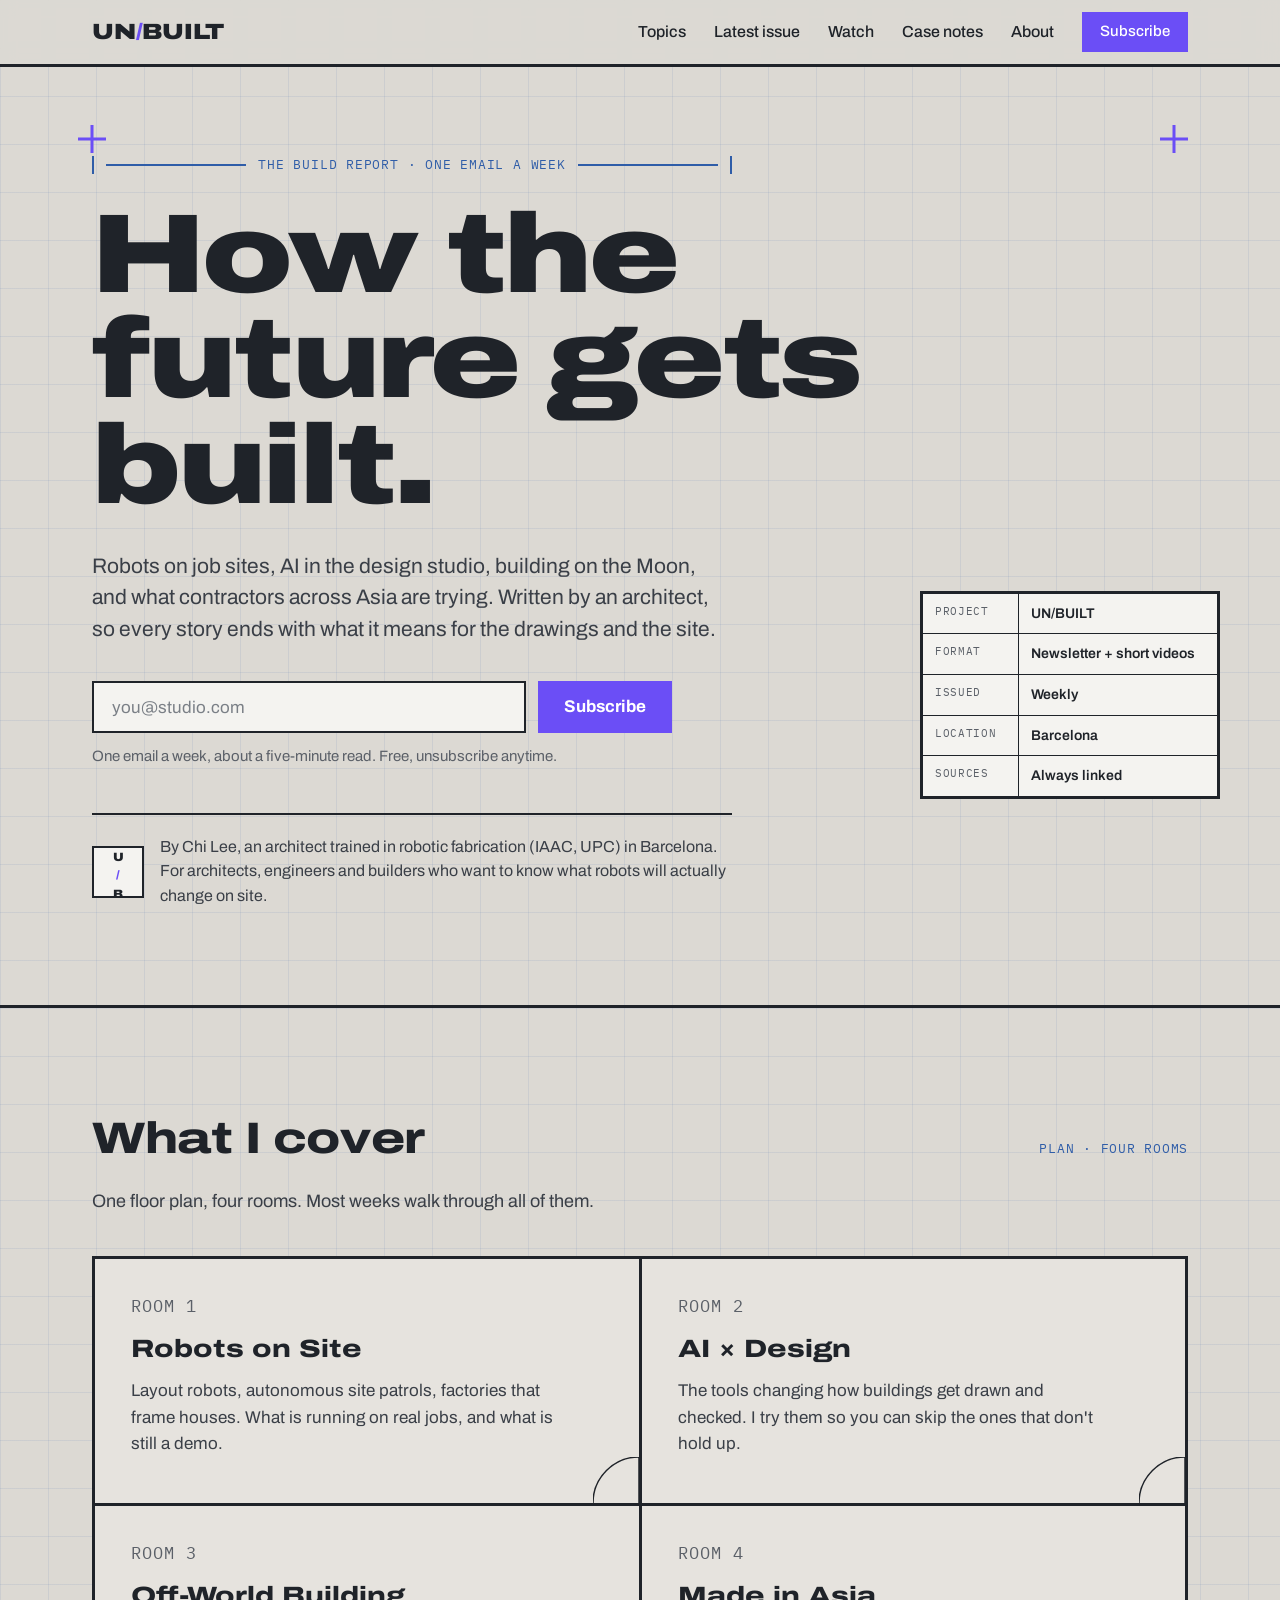
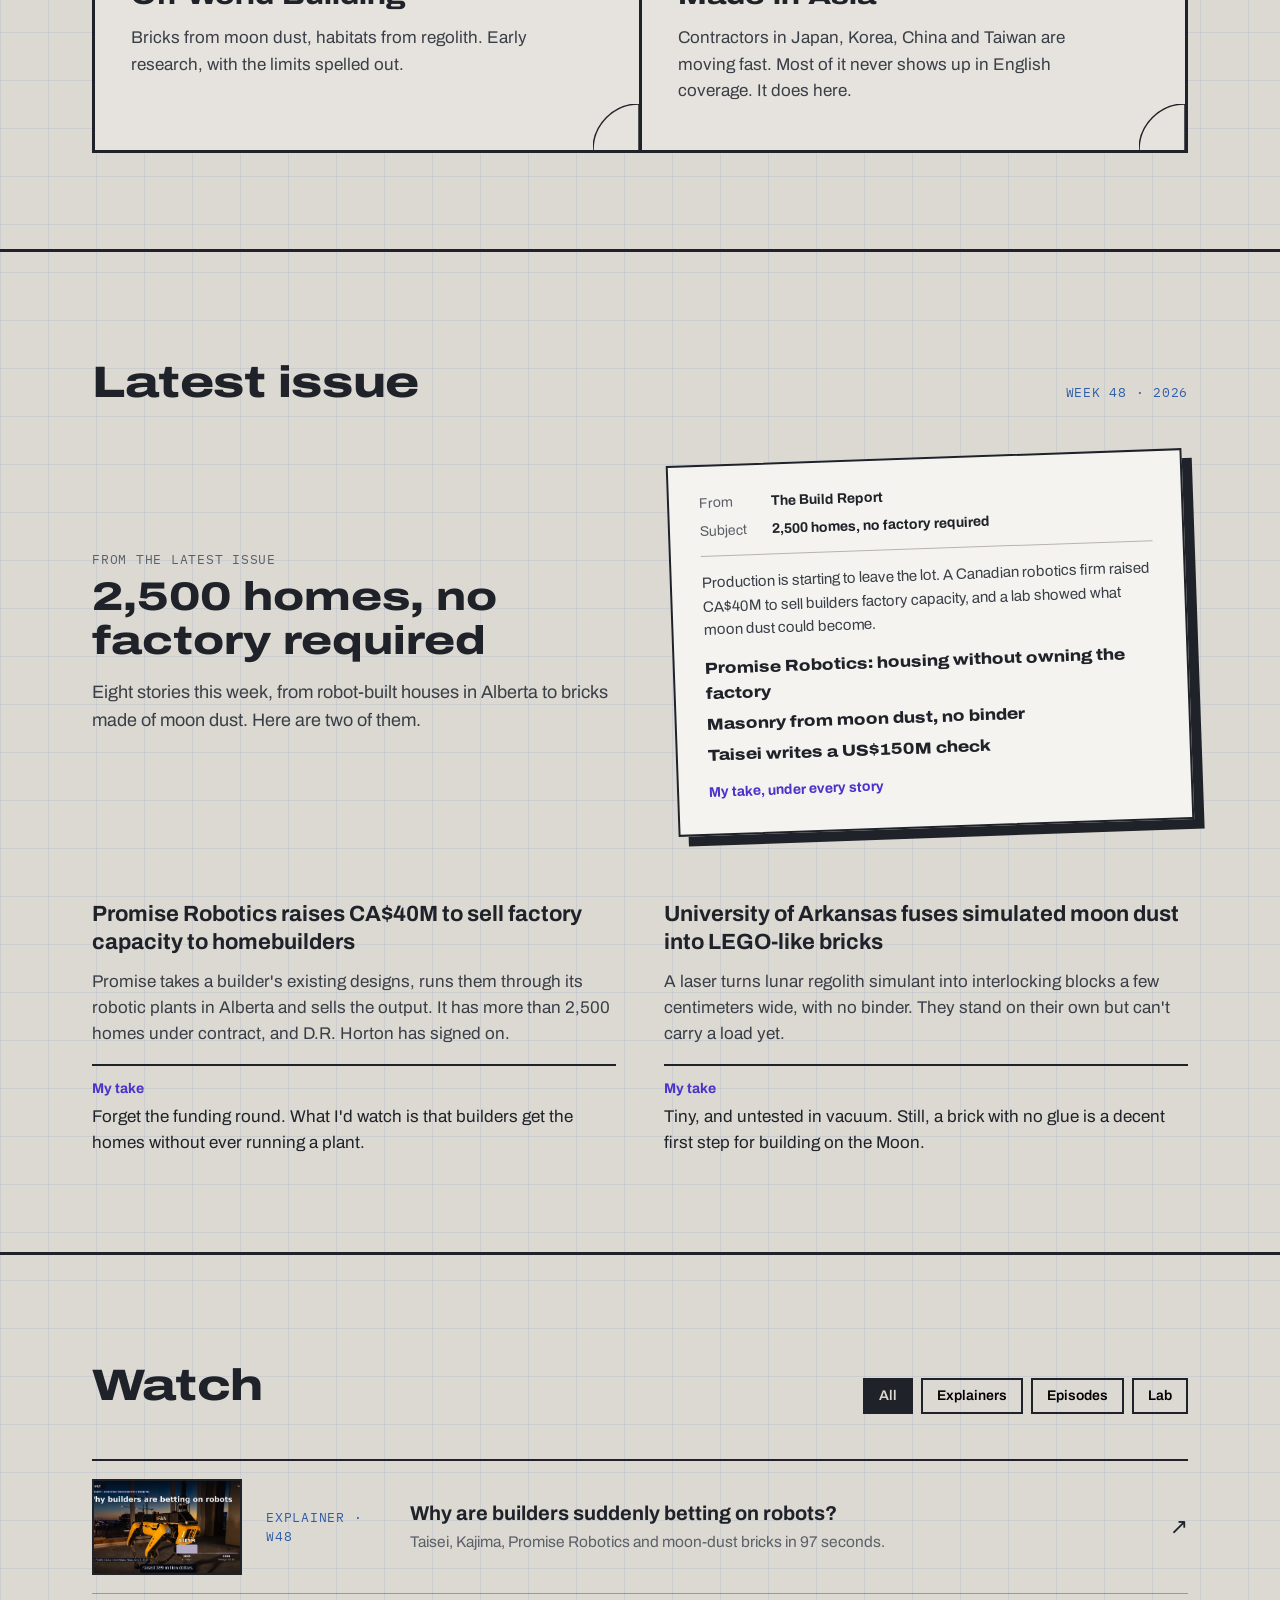
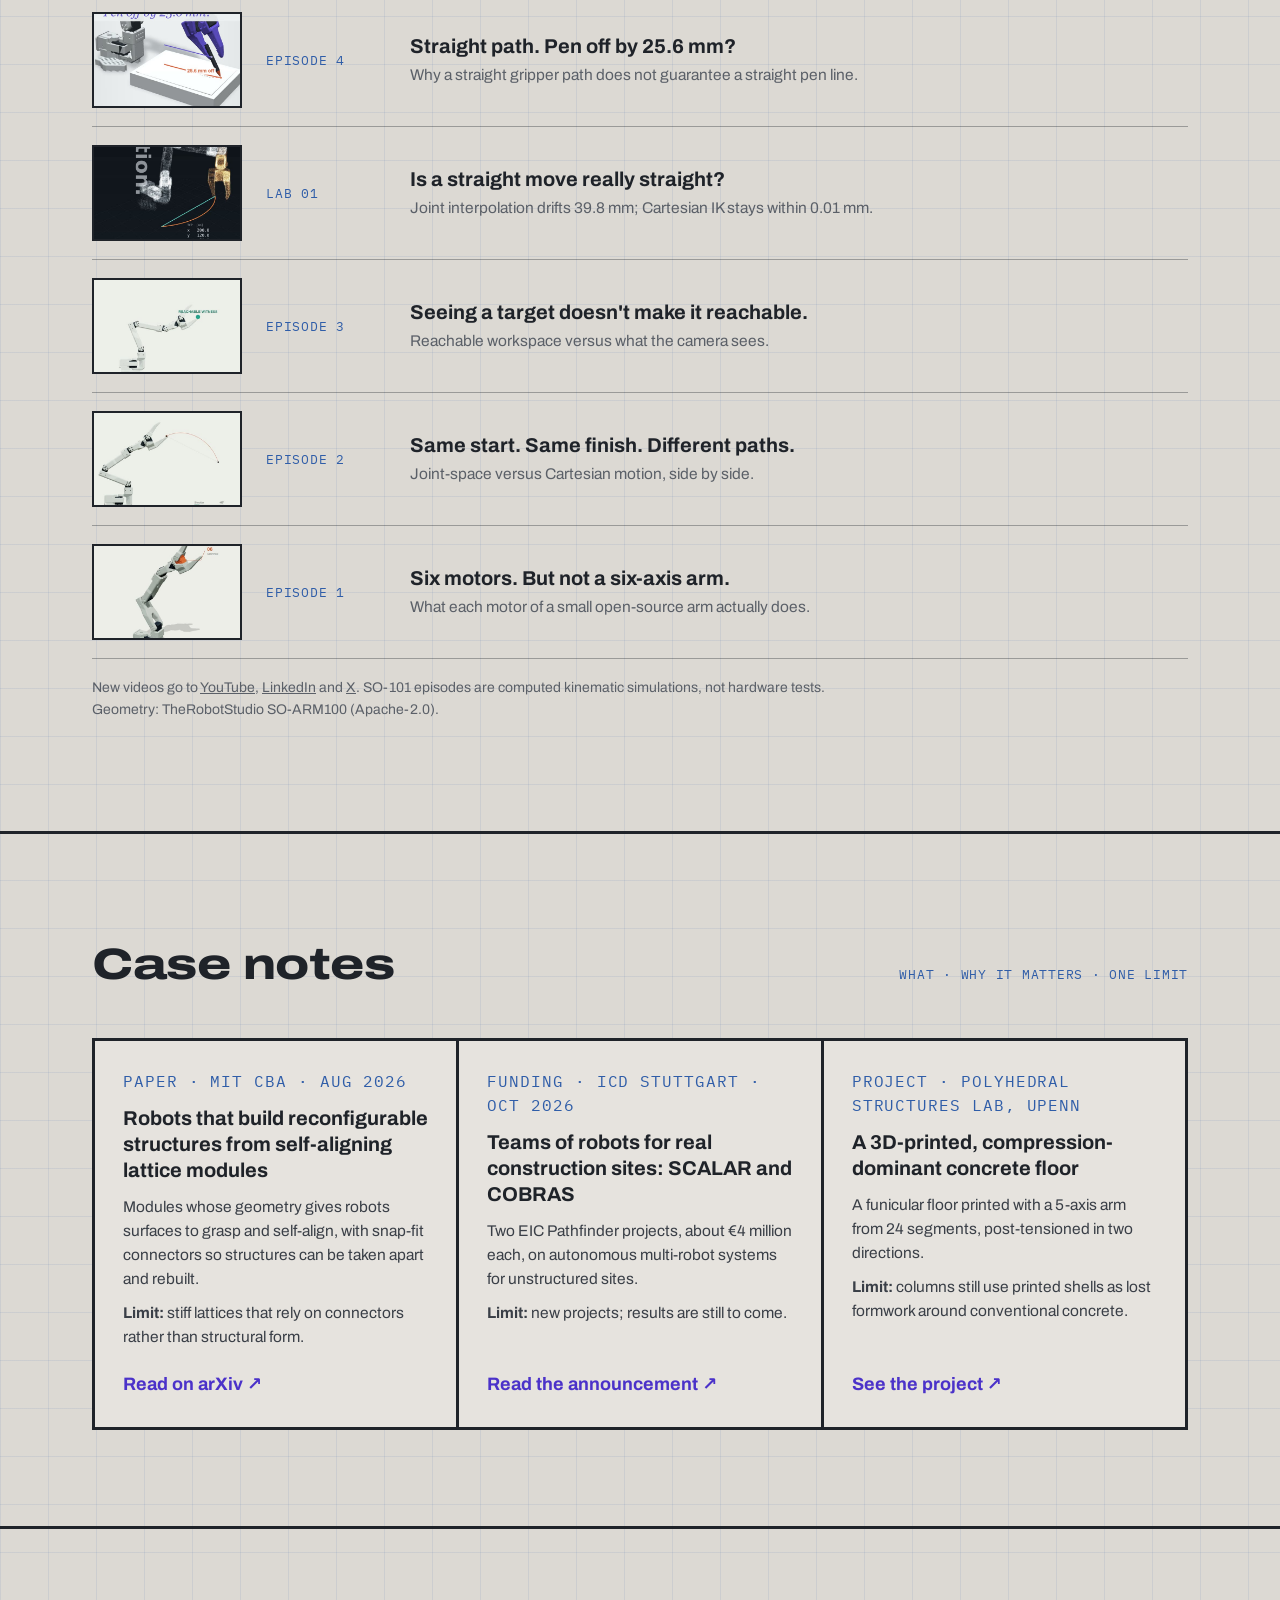
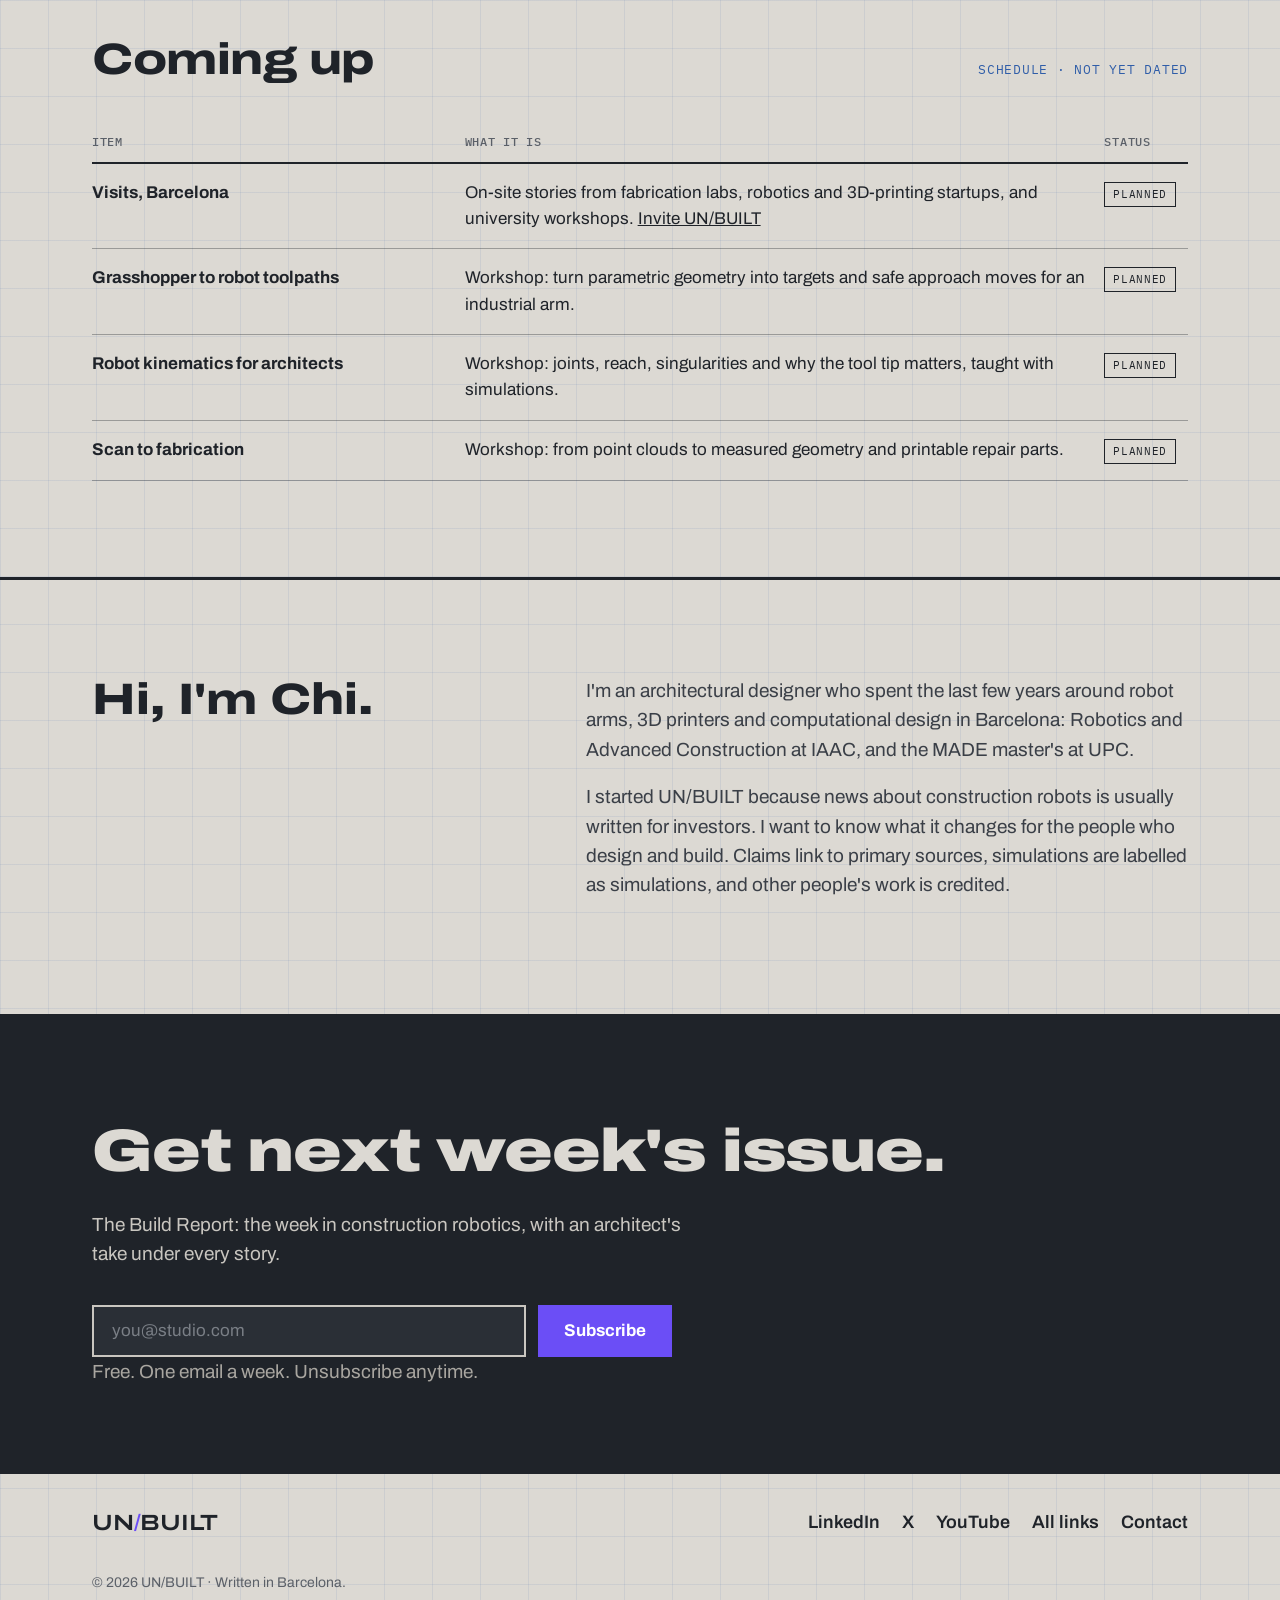
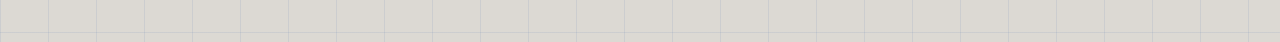
==== commit 9a36d28a: "v2 preview: W48 thumbnail, mobile button, byline stamp" ====
--- a/v2/index.html
+++ b/v2/index.html
@@ -60,7 +60,7 @@
 .signup input::placeholder{color:#7A7F86}
 .note{margin:12px 0 0;font-size:15px;color:var(--mute)}
 .byline{display:flex;gap:16px;align-items:center;margin-top:44px;padding-top:20px;border-top:2px solid var(--ink);max-width:640px}
-.byline .stamp{flex:0 0 52px;height:52px;border:2px solid var(--ink);display:grid;place-items:center;font-weight:900;font-size:13px;font-stretch:125%;background:var(--card)}
+.byline .stamp{flex:0 0 52px;height:52px;border:2px solid var(--ink);display:grid;place-items:center;font-weight:900;font-size:12px;font-stretch:110%;white-space:nowrap;background:var(--card)}
 .byline .stamp span{color:var(--accent)}
 .byline p{margin:0;font-size:16px;color:var(--ink-2)}
 
@@ -158,6 +158,7 @@
   .nav ul{display:none;position:absolute;top:64px;left:0;right:0;flex-direction:column;align-items:flex-start;gap:0;background:var(--paper);border-bottom:var(--line) solid var(--ink);padding:8px 20px 16px}
   .nav ul.open{display:flex}.nav ul li{width:100%}.nav ul a{display:block;padding:12px 0;font-size:18px}
   .menu{display:inline-block}
+  .signup .btn{flex:1 1 100%}
   .hero{padding:56px 0 64px}.cross{display:none}
   .rooms,.issue,.stories,.about{grid-template-columns:1fr}.issue{gap:40px}.mock{transform:none}
   .row{grid-template-columns:96px 1fr;gap:14px}.row img{width:96px;height:72px}.row .kind{grid-column:2;order:-1;margin-bottom:-10px}.row .arr{display:none}
@@ -266,7 +267,7 @@
       </div>
     </div>
     <div class="index">
-      <a class="row" data-k="ex" href="https://x.com/leeeecu/status/2124919397554811385" target="_blank" rel="noopener"><img src="../img/ep04.jpg" alt="" loading="lazy" style="filter:grayscale(1)"><span class="mono kind">Explainer · W48</span><div><h4>Why are builders suddenly betting on robots?</h4><p>Taisei, Kajima, Promise Robotics and moon-dust bricks in 97 seconds.</p></div><span class="arr" aria-hidden="true">↗</span></a>
+      <a class="row" data-k="ex" href="https://x.com/leeeecu/status/2124919397554811385" target="_blank" rel="noopener"><img src="w48.jpg" alt="W48 explainer frame: FieldAI robot dog on a construction site" loading="lazy"><span class="mono kind">Explainer · W48</span><div><h4>Why are builders suddenly betting on robots?</h4><p>Taisei, Kajima, Promise Robotics and moon-dust bricks in 97 seconds.</p></div><span class="arr" aria-hidden="true">↗</span></a>
       <div class="row" data-k="ep"><img src="../img/ep04.jpg" alt="Ep 4 cover: robot arm holding a pen above a board" loading="lazy"><span class="mono kind">Episode 4</span><div><h4>Straight path. Pen off by 25.6 mm?</h4><p>Why a straight gripper path does not guarantee a straight pen line.</p></div><span></span></div>
       <div class="row" data-k="lab"><img src="../img/lab01.jpg" alt="LAB/01: point-cloud arm with two paths" loading="lazy"><span class="mono kind">Lab 01</span><div><h4>Is a straight move really straight?</h4><p>Joint interpolation drifts 39.8 mm; Cartesian IK stays within 0.01 mm.</p></div><span></span></div>
       <div class="row" data-k="ep"><img src="../img/ep03.jpg" alt="Ep 3: arm reaching a target point" loading="lazy"><span class="mono kind">Episode 3</span><div><h4>Seeing a target doesn't make it reachable.</h4><p>Reachable workspace versus what the camera sees.</p></div><span></span></div>
